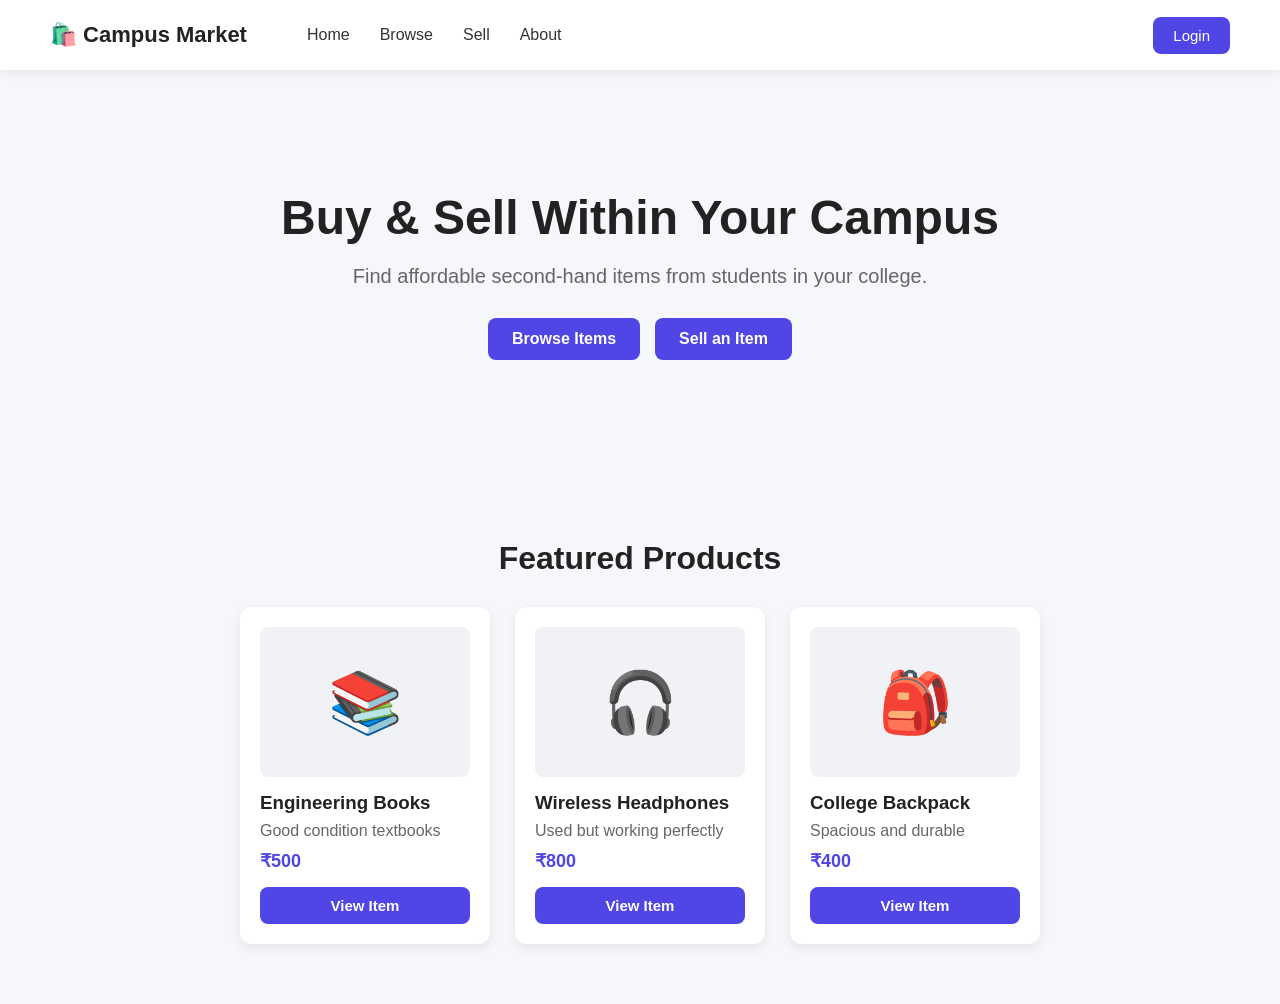
==== index.html @ 815b8b1e "Initial commit - Campus Market" ====
<!DOCTYPE html>

<html lang="en">

<head>
    <meta charset="UTF-8">
    <meta name="viewport" content="width=device-width, initial-scale=1.0">
    <link rel="stylesheet" href="style.css">

<title>Campus Market</title>

<link rel="stylesheet" href="style.css">


</head>

<body>


<!-- Navigation Bar -->
<nav class="navbar">

    <div class="logo">
        🛍️ Campus Market
    </div>

    <div class="nav-links">
        <a href="#">Home</a>
        <a href="#">Browse</a>
        <a href="#">Sell</a>
        <a href="#">About</a>
    </div>

    <button class="login-btn">Login</button>

</nav>


<!-- Main Content -->
<main>
    <h1>Buy & Sell Within Your Campus</h1>

<p>
    Find affordable second-hand items from students in your college.
</p>

<div class="hero-buttons">
    <a href="browse.html">Browse Items</a>
    <a href="sell.html">Sell an Item</a>
</div>


</main>

<section class="products">
    <h2>Featured Products</h2>

    <div class="product-container">

        <div class="product-card">
            <div class="product-image">📚</div>
            <h3>Engineering Books</h3>
            <p>Good condition textbooks</p>
            <strong>₹500</strong>
            <button>View Item</button>
            
        </div>

        <div class="product-card">
            <div class="product-image">🎧</div>
            <h3>Wireless Headphones</h3>
            <p>Used but working perfectly</p>
            <strong>₹800</strong>
            <button>View Item</button>
        </div>

        <div class="product-card">
            <div class="product-image">🎒</div>
            <h3>College Backpack</h3>
            <p>Spacious and durable</p>
            <strong>₹400</strong>
            <button>View Item</button>
        </div>

    </div>
</section>



<script src="script.js"></script>


</body>

</html>
---- style.css ----
/* Reset */
* {
    margin: 0;
    padding: 0;
    box-sizing: border-box;
}

/* Body */
body {
    font-family: Arial, sans-serif;
    background-color: #f5f7fb;
    color: #222;
}

/* Navbar */
.navbar {
    height: 70px;
    background-color: white;

    display: flex;
    align-items: center;

    padding: 0 50px;

    box-shadow: 0 2px 10px rgba(0, 0, 0, 0.08);
}

/* Logo */
.logo {
    font-size: 22px;
    font-weight: bold;
}

/* Navigation links */
.nav-links {
    display: flex;
    align-items: center;
    gap: 30px;

    margin-left: 60px;
}

.nav-links a {
    text-decoration: none;
    color: #333;
    font-size: 16px;
}

.nav-links a:hover {
    color: #4f46e5;
}

/* Login button */
.login-btn {
    margin-left: auto;

    background-color: #4f46e5;
    color: white;

    border: none;
    border-radius: 8px;

    padding: 10px 20px;

    font-size: 15px;
    cursor: pointer;
}

.login-btn:hover {
    background-color: #3730a3;
}

/* Main section */
main {
    text-align: center;
    padding: 100px 20px;
}

main h1 {
    font-size: 45px;
    margin-bottom: 15px;
}

main p {
    font-size: 20px;
    color: #666;
}

/* Hero buttons */
.hero-buttons {
    margin-top: 30px;

    display: flex;
    justify-content: center;
    gap: 15px;
}

.hero-buttons a {
    text-decoration: none;

    padding: 12px 24px;

    border-radius: 8px;

    font-size: 16px;
    font-weight: bold;

    background-color: #4f46e5;
    color: white;
}

.hero-buttons a:hover {
    background-color: #3730a3;
}

/* Hero section */
main {
    text-align: center;
    padding: 120px 20px;
}

main h1 {
    font-size: 48px;
    margin-bottom: 20px;
}

main p {
    font-size: 20px;
    color: #666;
    margin-bottom: 10px;
}

/* Products section */
.products {
    padding: 60px 50px;
    text-align: center;
}

.products h2 {
    font-size: 32px;
    margin-bottom: 30px;
}

/* Product container */
.product-container {
    display: flex;
    justify-content: center;
    gap: 25px;
    flex-wrap: wrap;
}

/* Product card */
.product-card {
    width: 250px;
    background-color: white;
    padding: 20px;
    border-radius: 12px;

    box-shadow: 0 4px 12px rgba(0, 0, 0, 0.08);

    text-align: left;
}

/* Product image */
.product-image {
    height: 150px;
    background-color: #f0f2f5;

    display: flex;
    align-items: center;
    justify-content: center;

    font-size: 60px;

    border-radius: 8px;
    margin-bottom: 15px;
}

/* Product title */
.product-card h3 {
    margin-bottom: 8px;
}

/* Product description */
.product-card p {
    color: #666;
    margin-bottom: 10px;
}

/* Product price */
.product-card strong {
    color: #4f46e5;
    font-size: 18px;
}

/* Product button */
.product-card button {
    margin-top: 15px;

    width: 100%;

    padding: 10px;

    background-color: #4f46e5;
    color: white;

    border: none;
    border-radius: 8px;

    font-size: 15px;
    font-weight: bold;

    cursor: pointer;
}

.product-card button:hover {
    background-color: #3730a3;
}

/* Search box */
.search-box {
    margin-top: 30px;

    display: flex;
    justify-content: center;
    gap: 10px;
}

.search-box input {
    width: 350px;

    padding: 12px 15px;

    border: 1px solid #ddd;
    border-radius: 8px;

    font-size: 16px;
    outline: none;
}

.search-box input:focus {
    border-color: #4f46e5;
}

.search-box button {
    padding: 12px 20px;

    background-color: #4f46e5;
    color: white;

    border: none;
    border-radius: 8px;

    font-size: 16px;
    cursor: pointer;
}

.search-box button:hover {
    background-color: #3730a3;
}

/* Category buttons */
.categories {
    margin-top: 20px;

    display: flex;
    justify-content: center;
    gap: 10px;
}

.categories button {
    padding: 10px 18px;

    background-color: white;
    color: #4f46e5;

    border: 1px solid #4f46e5;
    border-radius: 8px;

    font-size: 15px;
    cursor: pointer;
}

.categories button:hover {
    background-color: #4f46e5;
    color: white;
}

/* Sell form */
.sell-form {
    width: 500px;
    max-width: 90%;

    margin: 40px auto 0;

    background-color: white;

    padding: 30px;

    border-radius: 12px;

    box-shadow: 0 4px 15px rgba(0, 0, 0, 0.08);

    text-align: left;
}

.sell-form label {
    display: block;

    margin-bottom: 8px;

    font-weight: bold;
}

.sell-form input,
.sell-form select,
.sell-form textarea {
    width: 100%;

    padding: 12px;

    margin-bottom: 20px;

    border: 1px solid #ddd;

    border-radius: 8px;

    font-size: 15px;

    box-sizing: border-box;
}

.sell-form textarea {
    height: 120px;

    resize: vertical;
}

.sell-form button {
    width: 100%;

    padding: 12px;

    background-color: #4f46e5;

    color: white;

    border: none;

    border-radius: 8px;

    font-size: 16px;

    font-weight: bold;

    cursor: pointer;
}

.sell-form button:hover {
    background-color: #3730a3;
}
---- style.css ----
/* Reset */
* {
    margin: 0;
    padding: 0;
    box-sizing: border-box;
}

/* Body */
body {
    font-family: Arial, sans-serif;
    background-color: #f5f7fb;
    color: #222;
}

/* Navbar */
.navbar {
    height: 70px;
    background-color: white;

    display: flex;
    align-items: center;

    padding: 0 50px;

    box-shadow: 0 2px 10px rgba(0, 0, 0, 0.08);
}

/* Logo */
.logo {
    font-size: 22px;
    font-weight: bold;
}

/* Navigation links */
.nav-links {
    display: flex;
    align-items: center;
    gap: 30px;

    margin-left: 60px;
}

.nav-links a {
    text-decoration: none;
    color: #333;
    font-size: 16px;
}

.nav-links a:hover {
    color: #4f46e5;
}

/* Login button */
.login-btn {
    margin-left: auto;

    background-color: #4f46e5;
    color: white;

    border: none;
    border-radius: 8px;

    padding: 10px 20px;

    font-size: 15px;
    cursor: pointer;
}

.login-btn:hover {
    background-color: #3730a3;
}

/* Main section */
main {
    text-align: center;
    padding: 100px 20px;
}

main h1 {
    font-size: 45px;
    margin-bottom: 15px;
}

main p {
    font-size: 20px;
    color: #666;
}

/* Hero buttons */
.hero-buttons {
    margin-top: 30px;

    display: flex;
    justify-content: center;
    gap: 15px;
}

.hero-buttons a {
    text-decoration: none;

    padding: 12px 24px;

    border-radius: 8px;

    font-size: 16px;
    font-weight: bold;

    background-color: #4f46e5;
    color: white;
}

.hero-buttons a:hover {
    background-color: #3730a3;
}

/* Hero section */
main {
    text-align: center;
    padding: 120px 20px;
}

main h1 {
    font-size: 48px;
    margin-bottom: 20px;
}

main p {
    font-size: 20px;
    color: #666;
    margin-bottom: 10px;
}

/* Products section */
.products {
    padding: 60px 50px;
    text-align: center;
}

.products h2 {
    font-size: 32px;
    margin-bottom: 30px;
}

/* Product container */
.product-container {
    display: flex;
    justify-content: center;
    gap: 25px;
    flex-wrap: wrap;
}

/* Product card */
.product-card {
    width: 250px;
    background-color: white;
    padding: 20px;
    border-radius: 12px;

    box-shadow: 0 4px 12px rgba(0, 0, 0, 0.08);

    text-align: left;
}

/* Product image */
.product-image {
    height: 150px;
    background-color: #f0f2f5;

    display: flex;
    align-items: center;
    justify-content: center;

    font-size: 60px;

    border-radius: 8px;
    margin-bottom: 15px;
}

/* Product title */
.product-card h3 {
    margin-bottom: 8px;
}

/* Product description */
.product-card p {
    color: #666;
    margin-bottom: 10px;
}

/* Product price */
.product-card strong {
    color: #4f46e5;
    font-size: 18px;
}

/* Product button */
.product-card button {
    margin-top: 15px;

    width: 100%;

    padding: 10px;

    background-color: #4f46e5;
    color: white;

    border: none;
    border-radius: 8px;

    font-size: 15px;
    font-weight: bold;

    cursor: pointer;
}

.product-card button:hover {
    background-color: #3730a3;
}

/* Search box */
.search-box {
    margin-top: 30px;

    display: flex;
    justify-content: center;
    gap: 10px;
}

.search-box input {
    width: 350px;

    padding: 12px 15px;

    border: 1px solid #ddd;
    border-radius: 8px;

    font-size: 16px;
    outline: none;
}

.search-box input:focus {
    border-color: #4f46e5;
}

.search-box button {
    padding: 12px 20px;

    background-color: #4f46e5;
    color: white;

    border: none;
    border-radius: 8px;

    font-size: 16px;
    cursor: pointer;
}

.search-box button:hover {
    background-color: #3730a3;
}

/* Category buttons */
.categories {
    margin-top: 20px;

    display: flex;
    justify-content: center;
    gap: 10px;
}

.categories button {
    padding: 10px 18px;

    background-color: white;
    color: #4f46e5;

    border: 1px solid #4f46e5;
    border-radius: 8px;

    font-size: 15px;
    cursor: pointer;
}

.categories button:hover {
    background-color: #4f46e5;
    color: white;
}

/* Sell form */
.sell-form {
    width: 500px;
    max-width: 90%;

    margin: 40px auto 0;

    background-color: white;

    padding: 30px;

    border-radius: 12px;

    box-shadow: 0 4px 15px rgba(0, 0, 0, 0.08);

    text-align: left;
}

.sell-form label {
    display: block;

    margin-bottom: 8px;

    font-weight: bold;
}

.sell-form input,
.sell-form select,
.sell-form textarea {
    width: 100%;

    padding: 12px;

    margin-bottom: 20px;

    border: 1px solid #ddd;

    border-radius: 8px;

    font-size: 15px;

    box-sizing: border-box;
}

.sell-form textarea {
    height: 120px;

    resize: vertical;
}

.sell-form button {
    width: 100%;

    padding: 12px;

    background-color: #4f46e5;

    color: white;

    border: none;

    border-radius: 8px;

    font-size: 16px;

    font-weight: bold;

    cursor: pointer;
}

.sell-form button:hover {
    background-color: #3730a3;
}
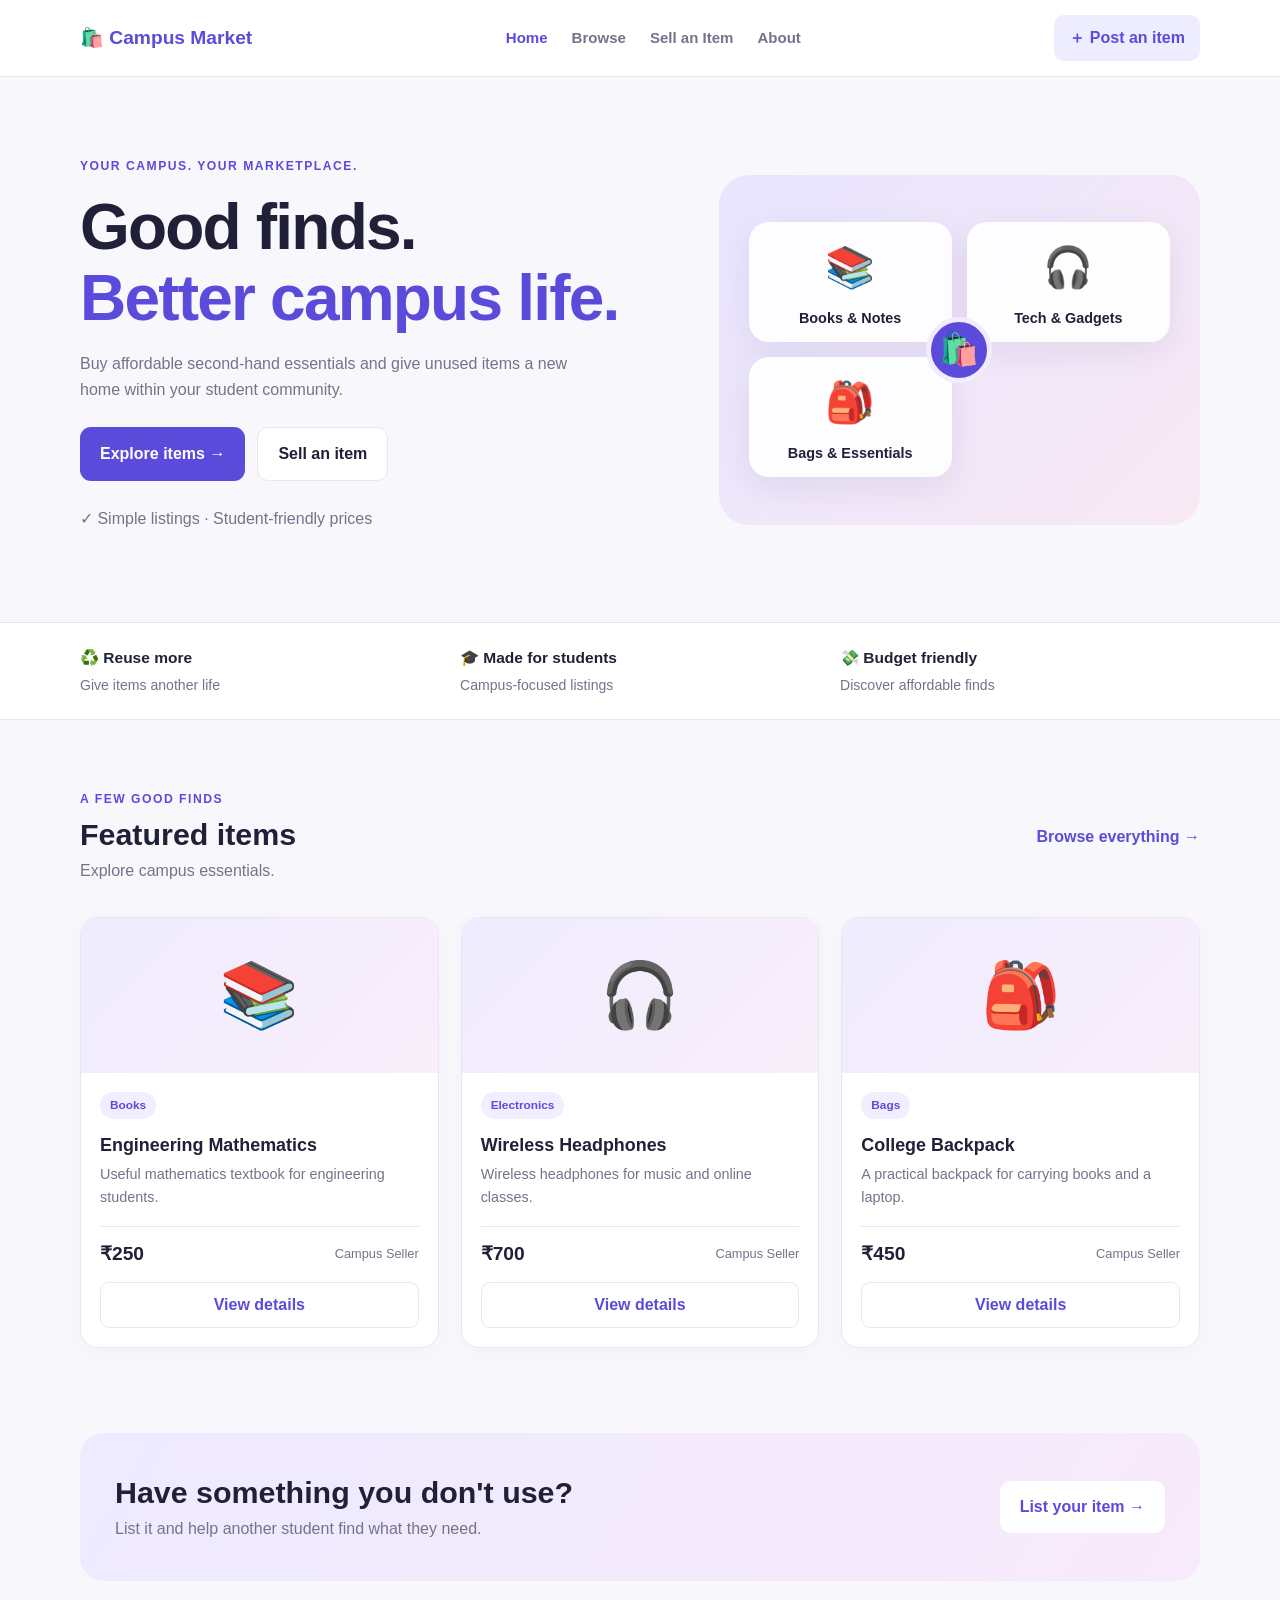
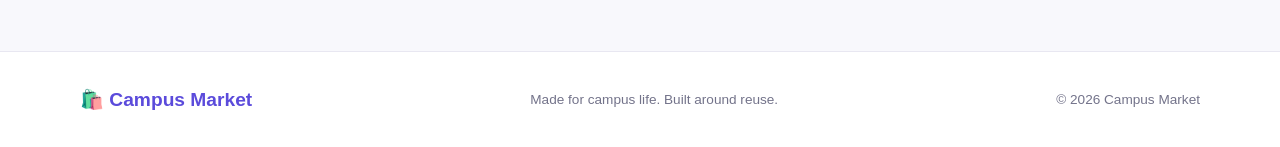
==== commit 55ed9dfb: "Update Campus Market project" ====
--- a/index.html
+++ b/index.html
@@ -1,95 +1,83 @@
+
 <!DOCTYPE html>
+<html lang="en">
+<head>
+  <meta charset="UTF-8">
+  <meta name="viewport" content="width=device-width, initial-scale=1.0">
+  <title>Campus Market | Home</title>
+  <link rel="stylesheet" href="style.css">
+  <script src="script.js" defer></script>
+</head>
+<body>
+  <header class="site-header">
+    <nav class="navbar container">
+      <a class="logo" href="index.html">🛍️ Campus Market</a>
+      <button class="menu-toggle" aria-label="Toggle navigation">☰</button>
+      <div class="nav-links">
+        <a class="active" href="index.html">Home</a>
+        <a href="browse.html">Browse</a>
+        <a href="sell.html">Sell an Item</a>
+        <a href="about.html">About</a>
+      </div>
+      <a class="nav-cta" href="sell.html">＋ Post an item</a>
+    </nav>
+  </header>
 
-<html lang="en">
+  <main>
+    <section class="hero container">
+      <div class="hero-copy">
+        <span class="eyebrow">Your campus. Your marketplace.</span>
+        <h1>Good finds.<br><span>Better campus life.</span></h1>
+        <p>Buy affordable second-hand essentials and give unused items a new home within your student community.</p>
+        <div class="hero-buttons">
+          <a class="button button-primary" href="browse.html">Explore items →</a>
+          <a class="button button-secondary" href="sell.html">Sell an item</a>
+        </div>
+        <p>✓ Simple listings · Student-friendly prices</p>
+      </div>
+      <div class="hero-art">
+        <div class="art-card">📚<h3>Books & Notes</h3></div>
+        <div class="art-card">🎧<h3>Tech & Gadgets</h3></div>
+        <div class="art-card">🎒<h3>Bags & Essentials</h3></div>
+        <div class="art-center">🛍️</div>
+      </div>
+    </section>
 
-<head>
-    <meta charset="UTF-8">
-    <meta name="viewport" content="width=device-width, initial-scale=1.0">
-    <link rel="stylesheet" href="style.css">
+    <section class="trust-strip">
+      <div class="container trust-items">
+        <div><strong>♻️ Reuse more</strong><p>Give items another life</p></div>
+        <div><strong>🎓 Made for students</strong><p>Campus-focused listings</p></div>
+        <div><strong>💸 Budget friendly</strong><p>Discover affordable finds</p></div>
+      </div>
+    </section>
 
-<title>Campus Market</title>
+    <section class="section container">
+      <div class="section-heading">
+        <div>
+          <span class="eyebrow">A few good finds</span>
+          <h2>Featured items</h2>
+          <p>Explore campus essentials.</p>
+        </div>
+        <a class="text-link" href="browse.html">Browse everything →</a>
+      </div>
+      <div id="featuredProducts" class="product-grid"></div>
+    </section>
 
-<link rel="stylesheet" href="style.css">
+    <section class="sell-banner container">
+      <div>
+        <h2>Have something you don't use?</h2>
+        <p>List it and help another student find what they need.</p>
+      </div>
+      <a class="button button-light" href="sell.html">List your item →</a>
+    </section>
+  </main>
 
-
-</head>
-
-<body>
-
-
-<!-- Navigation Bar -->
-<nav class="navbar">
-
-    <div class="logo">
-        🛍️ Campus Market
+  <footer class="site-footer">
+    <div class="container footer-inner">
+      <a class="logo" href="index.html">🛍️ Campus Market</a>
+      <p>Made for campus life. Built around reuse.</p>
+      <span>© <span data-year></span> Campus Market</span>
     </div>
-
-    <div class="nav-links">
-        <a href="#">Home</a>
-        <a href="#">Browse</a>
-        <a href="#">Sell</a>
-        <a href="#">About</a>
-    </div>
-
-    <button class="login-btn">Login</button>
-
-</nav>
-
-
-<!-- Main Content -->
-<main>
-    <h1>Buy & Sell Within Your Campus</h1>
-
-<p>
-    Find affordable second-hand items from students in your college.
-</p>
-
-<div class="hero-buttons">
-    <a href="browse.html">Browse Items</a>
-    <a href="sell.html">Sell an Item</a>
-</div>
-
-
-</main>
-
-<section class="products">
-    <h2>Featured Products</h2>
-
-    <div class="product-container">
-
-        <div class="product-card">
-            <div class="product-image">📚</div>
-            <h3>Engineering Books</h3>
-            <p>Good condition textbooks</p>
-            <strong>₹500</strong>
-            <button>View Item</button>
-            
-        </div>
-
-        <div class="product-card">
-            <div class="product-image">🎧</div>
-            <h3>Wireless Headphones</h3>
-            <p>Used but working perfectly</p>
-            <strong>₹800</strong>
-            <button>View Item</button>
-        </div>
-
-        <div class="product-card">
-            <div class="product-image">🎒</div>
-            <h3>College Backpack</h3>
-            <p>Spacious and durable</p>
-            <strong>₹400</strong>
-            <button>View Item</button>
-        </div>
-
-    </div>
-</section>
-
-
-
-<script src="script.js"></script>
-
-
+  </footer>
 </body>
-
-</html>
+</html>
--- a/style.css
+++ b/style.css
@@ -1,361 +1,850 @@
-/* Reset */
+
+/* =========================
+   CAMPUS MARKET - STYLES
+========================= */
+
+:root {
+  --primary: #5b4bdb;
+  --primary-dark: #4535bd;
+  --text: #202038;
+  --muted: #73738a;
+  --background: #f8f8fc;
+  --white: #ffffff;
+  --border: #e8e7f1;
+  --green: #16845b;
+  --radius: 18px;
+  --shadow: 0 10px 35px rgba(35, 29, 85, 0.08);
+}
+
 * {
-    margin: 0;
-    padding: 0;
-    box-sizing: border-box;
-}
-
-/* Body */
+  box-sizing: border-box;
+}
+
+html {
+  scroll-behavior: smooth;
+}
+
 body {
-    font-family: Arial, sans-serif;
-    background-color: #f5f7fb;
-    color: #222;
-}
-
-/* Navbar */
+  margin: 0;
+  font-family: Arial, Helvetica, sans-serif;
+  color: var(--text);
+  background: var(--background);
+  line-height: 1.6;
+}
+
+a {
+  color: inherit;
+  text-decoration: none;
+}
+
+button,
+input,
+select,
+textarea {
+  font: inherit;
+}
+
+button,
+select {
+  cursor: pointer;
+}
+
+button:focus-visible,
+a:focus-visible,
+input:focus-visible,
+select:focus-visible,
+textarea:focus-visible {
+  outline: 3px solid #b9b1ff;
+  outline-offset: 3px;
+}
+
+.container {
+  width: min(1120px, 90%);
+  margin-inline: auto;
+}
+
+[hidden] {
+  display: none !important;
+}
+
+/* Navigation */
+
+.site-header {
+  background: var(--white);
+  border-bottom: 1px solid var(--border);
+  position: sticky;
+  top: 0;
+  z-index: 10;
+}
+
 .navbar {
-    height: 70px;
-    background-color: white;
-
+  min-height: 76px;
+  display: flex;
+  align-items: center;
+  justify-content: space-between;
+  gap: 20px;
+}
+
+.logo {
+  font-size: 1.2rem;
+  font-weight: 800;
+  color: var(--primary);
+  white-space: nowrap;
+}
+
+.nav-links {
+  display: flex;
+  align-items: center;
+  gap: 24px;
+}
+
+.nav-links a {
+  color: var(--muted);
+  font-weight: 600;
+  font-size: 0.94rem;
+}
+
+.nav-links a:hover,
+.nav-links a.active {
+  color: var(--primary);
+}
+
+.nav-cta {
+  background: #eeecff;
+  color: var(--primary);
+  padding: 10px 15px;
+  border-radius: 10px;
+  font-weight: 700;
+  white-space: nowrap;
+}
+
+.menu-toggle {
+  display: none;
+  border: 1px solid var(--border);
+  background: white;
+  padding: 7px 12px;
+  border-radius: 8px;
+}
+
+/* Buttons */
+
+.button {
+  display: inline-flex;
+  justify-content: center;
+  align-items: center;
+  gap: 8px;
+  border: 0;
+  border-radius: 11px;
+  padding: 13px 20px;
+  font-weight: 700;
+  transition: transform 0.2s, background 0.2s;
+}
+
+.button:hover {
+  transform: translateY(-2px);
+}
+
+.button-primary {
+  background: var(--primary);
+  color: white;
+}
+
+.button-primary:hover {
+  background: var(--primary-dark);
+}
+
+.button-secondary {
+  background: white;
+  color: var(--text);
+  border: 1px solid var(--border);
+}
+
+.button-light {
+  background: white;
+  color: var(--primary);
+}
+
+.text-link {
+  border: 0;
+  padding: 0;
+  background: transparent;
+  color: var(--primary);
+  font-weight: 700;
+}
+
+/* Home hero */
+
+.hero {
+  display: grid;
+  grid-template-columns: 1.1fr 0.9fr;
+  align-items: center;
+  gap: 50px;
+  padding-top: 75px;
+  padding-bottom: 75px;
+}
+
+.eyebrow {
+  display: inline-block;
+  color: var(--primary);
+  text-transform: uppercase;
+  font-size: 0.76rem;
+  letter-spacing: 1.5px;
+  font-weight: 800;
+}
+
+.hero h1,
+.page-hero h1,
+.form-intro h1,
+.about-page h1 {
+  font-size: clamp(2.4rem, 5vw, 4rem);
+  line-height: 1.12;
+  letter-spacing: -1.8px;
+  margin: 14px 0;
+}
+
+.hero h1 span,
+.page-hero h1 span,
+.form-intro h1 span,
+.about-page h1 span {
+  color: var(--primary);
+}
+
+.hero-copy > p {
+  color: var(--muted);
+  max-width: 520px;
+}
+
+.hero-buttons {
+  display: flex;
+  flex-wrap: wrap;
+  gap: 12px;
+  margin: 25px 0;
+}
+
+.hero-art {
+  min-height: 350px;
+  border-radius: 30px;
+  background: linear-gradient(135deg, #e8e5ff, #f8e9f4);
+  padding: 30px;
+  display: grid;
+  grid-template-columns: 1fr 1fr;
+  gap: 15px;
+  position: relative;
+  align-content: center;
+}
+
+.art-card {
+  background: rgba(255, 255, 255, 0.92);
+  border-radius: 20px;
+  min-height: 120px;
+  display: flex;
+  flex-direction: column;
+  justify-content: center;
+  align-items: center;
+  font-size: 2.5rem;
+  box-shadow: var(--shadow);
+}
+
+.art-card h3 {
+  font-size: 0.9rem;
+  margin: 8px 0 0;
+}
+
+.art-center {
+  position: absolute;
+  left: 50%;
+  top: 50%;
+  transform: translate(-50%, -50%);
+  background: var(--primary);
+  color: white;
+  width: 66px;
+  height: 66px;
+  border-radius: 50%;
+  display: grid;
+  place-items: center;
+  font-size: 2rem;
+  border: 5px solid #f1edff;
+}
+
+/* Trust strip */
+
+.trust-strip {
+  background: white;
+  border-block: 1px solid var(--border);
+}
+
+.trust-items {
+  display: grid;
+  grid-template-columns: repeat(3, 1fr);
+  gap: 20px;
+  padding-block: 22px;
+}
+
+.trust-items strong {
+  font-size: 0.97rem;
+}
+
+.trust-items p {
+  margin: 3px 0 0;
+  color: var(--muted);
+  font-size: 0.88rem;
+}
+
+/* General sections */
+
+.section {
+  padding-top: 65px;
+  padding-bottom: 65px;
+}
+
+.section-heading {
+  display: flex;
+  justify-content: space-between;
+  align-items: center;
+  gap: 20px;
+  margin-bottom: 28px;
+}
+
+.section-heading h2,
+.sell-banner h2 {
+  font-size: 1.9rem;
+  margin: 5px 0;
+  line-height: 1.25;
+}
+
+.section-heading p,
+.sell-banner p {
+  color: var(--muted);
+  margin: 5px 0;
+}
+
+/* Product cards */
+
+.product-grid {
+  display: grid;
+  grid-template-columns: repeat(3, minmax(0, 1fr));
+  gap: 22px;
+}
+
+.product-card {
+  background: white;
+  border: 1px solid var(--border);
+  border-radius: var(--radius);
+  overflow: hidden;
+  box-shadow: 0 4px 15px rgba(35, 29, 85, 0.03);
+  display: flex;
+  flex-direction: column;
+  transition: transform 0.2s, box-shadow 0.2s;
+}
+
+.product-card:hover {
+  transform: translateY(-4px);
+  box-shadow: var(--shadow);
+}
+
+.product-visual {
+  min-height: 155px;
+  background: linear-gradient(135deg, #eeecff, #f9eefa);
+  display: grid;
+  place-items: center;
+  font-size: 4rem;
+}
+
+.product-content {
+  padding: 19px;
+  display: flex;
+  flex-direction: column;
+  flex: 1;
+}
+
+.category-label {
+  display: inline-block;
+  width: fit-content;
+  background: #f0eeff;
+  color: var(--primary);
+  border-radius: 20px;
+  padding: 4px 10px;
+  font-size: 0.74rem;
+  font-weight: 800;
+  text-transform: capitalize;
+}
+
+.product-content h3 {
+  font-size: 1.12rem;
+  margin: 12px 0 4px;
+  overflow-wrap: anywhere;
+}
+
+.product-description {
+  color: var(--muted);
+  font-size: 0.9rem;
+  margin: 0 0 16px;
+  overflow-wrap: anywhere;
+}
+
+.product-meta {
+  margin-top: auto;
+  padding-top: 12px;
+  border-top: 1px solid var(--border);
+  display: flex;
+  align-items: center;
+  justify-content: space-between;
+  gap: 10px;
+}
+
+.product-price {
+  font-size: 1.2rem;
+  font-weight: 800;
+}
+
+.product-seller {
+  color: var(--muted);
+  font-size: 0.8rem;
+}
+
+.details-button {
+  margin-top: 13px;
+  border: 1px solid var(--border);
+  background: white;
+  border-radius: 9px;
+  padding: 9px;
+  color: var(--primary);
+  font-weight: 700;
+}
+
+.details-button:hover {
+  background: #f3f1ff;
+}
+
+/* Sell banner */
+
+.sell-banner {
+  margin-block: 20px 70px;
+  padding: 35px;
+  background: linear-gradient(120deg, #eeeaff, #f7eafa);
+  border-radius: 24px;
+  display: flex;
+  align-items: center;
+  justify-content: space-between;
+  gap: 20px;
+}
+
+/* Browse page */
+
+.page-hero {
+  padding-top: 60px;
+  text-align: center;
+}
+
+.page-hero > p {
+  color: var(--muted);
+}
+
+.search-bar {
+  max-width: 650px;
+  margin: 28px auto 0;
+  background: white;
+  border: 1px solid var(--border);
+  border-radius: 14px;
+  display: flex;
+  align-items: center;
+  gap: 12px;
+  padding: 0 17px;
+  box-shadow: var(--shadow);
+}
+
+.search-bar input {
+  width: 100%;
+  padding: 17px 0;
+  border: 0;
+  outline: none;
+  background: transparent;
+}
+
+.search-bar button {
+  border: 0;
+  background: transparent;
+  font-size: 1.5rem;
+  color: var(--muted);
+}
+
+.browse-toolbar {
+  display: flex;
+  justify-content: space-between;
+  align-items: center;
+  flex-wrap: wrap;
+  gap: 20px;
+  margin-bottom: 25px;
+}
+
+.filter-tabs {
+  display: flex;
+  flex-wrap: wrap;
+  gap: 9px;
+}
+
+.filter-chip {
+  border: 1px solid var(--border);
+  background: white;
+  padding: 9px 14px;
+  border-radius: 25px;
+  color: var(--muted);
+  font-weight: 700;
+}
+
+.filter-chip:hover,
+.filter-chip.active {
+  background: var(--primary);
+  border-color: var(--primary);
+  color: white;
+}
+
+.sort-control {
+  color: var(--muted);
+  font-size: 0.9rem;
+}
+
+.sort-control select {
+  margin-left: 8px;
+  border: 1px solid var(--border);
+  border-radius: 9px;
+  background: white;
+  padding: 9px;
+  color: var(--text);
+}
+
+.results-line {
+  display: flex;
+  justify-content: space-between;
+  align-items: center;
+  margin-bottom: 20px;
+  color: var(--muted);
+  font-size: 0.9rem;
+}
+
+.empty-state {
+  text-align: center;
+  padding: 55px 20px;
+  background: white;
+  border: 1px dashed #d5d1eb;
+  border-radius: var(--radius);
+}
+
+.empty-state > div {
+  font-size: 3rem;
+}
+
+.empty-state p {
+  color: var(--muted);
+  margin-bottom: 25px;
+}
+
+/* Sell form */
+
+.form-page {
+  max-width: 780px;
+  padding-top: 55px;
+  padding-bottom: 75px;
+}
+
+.form-intro {
+  text-align: center;
+  margin-bottom: 30px;
+}
+
+.form-intro p {
+  color: var(--muted);
+}
+
+.sell-form {
+  background: white;
+  border: 1px solid var(--border);
+  border-radius: 22px;
+  padding: 32px;
+  box-shadow: var(--shadow);
+}
+
+.sell-form h2 {
+  margin: 0;
+  font-size: 1.5rem;
+}
+
+.sell-form > p {
+  color: var(--muted);
+  font-size: 0.9rem;
+}
+
+.form-field {
+  display: flex;
+  flex-direction: column;
+  gap: 7px;
+  margin-top: 20px;
+}
+
+.form-field label {
+  font-weight: 700;
+  font-size: 0.92rem;
+}
+
+.form-field input,
+.form-field select,
+.form-field textarea {
+  width: 100%;
+  border: 1px solid #deddea;
+  border-radius: 10px;
+  padding: 12px 14px;
+  background: white;
+  color: var(--text);
+}
+
+.form-field textarea {
+  resize: vertical;
+}
+
+.form-field small {
+  text-align: right;
+  color: var(--muted);
+}
+
+.form-row {
+  display: grid;
+  grid-template-columns: 1fr 1fr;
+  gap: 18px;
+}
+
+.form-message {
+  font-weight: 700;
+}
+
+.form-message.success {
+  color: var(--green);
+}
+
+.form-message.error {
+  color: #c0392b;
+}
+
+.sell-form > .button {
+  width: 100%;
+  margin-top: 10px;
+}
+
+/* About page */
+
+.about-page > h1 {
+  max-width: 800px;
+}
+
+.about-lead {
+  color: var(--muted);
+  font-size: 1.1rem;
+  max-width: 750px;
+  margin-bottom: 40px;
+}
+
+.about-grid {
+  display: grid;
+  grid-template-columns: repeat(3, 1fr);
+  gap: 20px;
+  margin-bottom: 55px;
+}
+
+.about-card {
+  background: white;
+  border: 1px solid var(--border);
+  border-radius: var(--radius);
+  padding: 25px;
+}
+
+.about-card > div {
+  font-size: 2.2rem;
+}
+
+.about-card h2 {
+  font-size: 1.2rem;
+}
+
+.about-card p {
+  color: var(--muted);
+  margin-bottom: 0;
+}
+
+/* Product details dialog */
+
+.item-dialog {
+  width: min(520px, 90%);
+  border: 0;
+  border-radius: 20px;
+  padding: 28px;
+  box-shadow: 0 20px 80px rgba(0, 0, 0, 0.25);
+}
+
+.item-dialog::backdrop {
+  background: rgba(24, 21, 50, 0.55);
+}
+
+.dialog-close {
+  display: block;
+  margin-left: auto;
+  width: 35px;
+  height: 35px;
+  border: 0;
+  border-radius: 50%;
+  background: #f0eeff;
+  font-size: 1.4rem;
+}
+
+.dialog-emoji {
+  text-align: center;
+  font-size: 4rem;
+  background: #f0eeff;
+  border-radius: 15px;
+  padding: 20px;
+}
+
+.dialog-description {
+  color: var(--muted);
+  overflow-wrap: anywhere;
+}
+
+/* Footer */
+
+.site-footer {
+  background: white;
+  border-top: 1px solid var(--border);
+}
+
+.footer-inner {
+  min-height: 95px;
+  display: flex;
+  justify-content: space-between;
+  align-items: center;
+  flex-wrap: wrap;
+  gap: 15px;
+  padding-block: 20px;
+}
+
+.footer-inner p,
+.footer-inner > span {
+  color: var(--muted);
+  font-size: 0.85rem;
+}
+
+/* Responsive design */
+
+@media (max-width: 850px) {
+  .navbar {
+    flex-wrap: wrap;
+    padding-block: 15px;
+  }
+
+  .menu-toggle {
+    display: block;
+    margin-left: auto;
+  }
+
+  .nav-links {
+    display: none;
+    width: 100%;
+    flex-direction: column;
+    align-items: flex-start;
+    gap: 12px;
+    order: 3;
+  }
+
+  .nav-links.open {
     display: flex;
-    align-items: center;
-
-    padding: 0 50px;
-
-    box-shadow: 0 2px 10px rgba(0, 0, 0, 0.08);
-}
-
-/* Logo */
-.logo {
-    font-size: 22px;
-    font-weight: bold;
-}
-
-/* Navigation links */
-.nav-links {
-    display: flex;
-    align-items: center;
-    gap: 30px;
-
-    margin-left: 60px;
-}
-
-.nav-links a {
-    text-decoration: none;
-    color: #333;
-    font-size: 16px;
-}
-
-.nav-links a:hover {
-    color: #4f46e5;
-}
-
-/* Login button */
-.login-btn {
-    margin-left: auto;
-
-    background-color: #4f46e5;
-    color: white;
-
-    border: none;
-    border-radius: 8px;
-
-    padding: 10px 20px;
-
-    font-size: 15px;
-    cursor: pointer;
-}
-
-.login-btn:hover {
-    background-color: #3730a3;
-}
-
-/* Main section */
-main {
-    text-align: center;
-    padding: 100px 20px;
-}
-
-main h1 {
-    font-size: 45px;
-    margin-bottom: 15px;
-}
-
-main p {
-    font-size: 20px;
-    color: #666;
-}
-
-/* Hero buttons */
-.hero-buttons {
-    margin-top: 30px;
-
-    display: flex;
-    justify-content: center;
-    gap: 15px;
-}
-
-.hero-buttons a {
-    text-decoration: none;
-
-    padding: 12px 24px;
-
-    border-radius: 8px;
-
-    font-size: 16px;
-    font-weight: bold;
-
-    background-color: #4f46e5;
-    color: white;
-}
-
-.hero-buttons a:hover {
-    background-color: #3730a3;
-}
-
-/* Hero section */
-main {
-    text-align: center;
-    padding: 120px 20px;
-}
-
-main h1 {
-    font-size: 48px;
-    margin-bottom: 20px;
-}
-
-main p {
-    font-size: 20px;
-    color: #666;
-    margin-bottom: 10px;
-}
-
-/* Products section */
-.products {
-    padding: 60px 50px;
-    text-align: center;
-}
-
-.products h2 {
-    font-size: 32px;
-    margin-bottom: 30px;
-}
-
-/* Product container */
-.product-container {
-    display: flex;
-    justify-content: center;
-    gap: 25px;
-    flex-wrap: wrap;
-}
-
-/* Product card */
-.product-card {
-    width: 250px;
-    background-color: white;
+  }
+
+  .nav-cta {
+    display: none;
+  }
+
+  .hero {
+    grid-template-columns: 1fr;
+    gap: 35px;
+    padding-top: 50px;
+    padding-bottom: 50px;
+  }
+
+  .hero-art {
+    min-height: 300px;
+  }
+
+  .product-grid {
+    grid-template-columns: repeat(2, minmax(0, 1fr));
+  }
+
+  .about-grid {
+    grid-template-columns: 1fr;
+  }
+}
+
+@media (max-width: 560px) {
+  .container {
+    width: 92%;
+  }
+
+  .hero h1,
+  .page-hero h1,
+  .form-intro h1,
+  .about-page h1 {
+    font-size: 2.5rem;
+  }
+
+  .hero-art {
     padding: 20px;
-    border-radius: 12px;
-
-    box-shadow: 0 4px 12px rgba(0, 0, 0, 0.08);
-
-    text-align: left;
-}
-
-/* Product image */
-.product-image {
-    height: 150px;
-    background-color: #f0f2f5;
-
-    display: flex;
-    align-items: center;
-    justify-content: center;
-
-    font-size: 60px;
-
-    border-radius: 8px;
-    margin-bottom: 15px;
-}
-
-/* Product title */
-.product-card h3 {
-    margin-bottom: 8px;
-}
-
-/* Product description */
-.product-card p {
-    color: #666;
-    margin-bottom: 10px;
-}
-
-/* Product price */
-.product-card strong {
-    color: #4f46e5;
-    font-size: 18px;
-}
-
-/* Product button */
-.product-card button {
-    margin-top: 15px;
-
-    width: 100%;
-
-    padding: 10px;
-
-    background-color: #4f46e5;
-    color: white;
-
-    border: none;
-    border-radius: 8px;
-
-    font-size: 15px;
-    font-weight: bold;
-
-    cursor: pointer;
-}
-
-.product-card button:hover {
-    background-color: #3730a3;
-}
-
-/* Search box */
-.search-box {
-    margin-top: 30px;
-
-    display: flex;
-    justify-content: center;
-    gap: 10px;
-}
-
-.search-box input {
-    width: 350px;
-
-    padding: 12px 15px;
-
-    border: 1px solid #ddd;
-    border-radius: 8px;
-
-    font-size: 16px;
-    outline: none;
-}
-
-.search-box input:focus {
-    border-color: #4f46e5;
-}
-
-.search-box button {
-    padding: 12px 20px;
-
-    background-color: #4f46e5;
-    color: white;
-
-    border: none;
-    border-radius: 8px;
-
-    font-size: 16px;
-    cursor: pointer;
-}
-
-.search-box button:hover {
-    background-color: #3730a3;
-}
-
-/* Category buttons */
-.categories {
-    margin-top: 20px;
-
-    display: flex;
-    justify-content: center;
-    gap: 10px;
-}
-
-.categories button {
-    padding: 10px 18px;
-
-    background-color: white;
-    color: #4f46e5;
-
-    border: 1px solid #4f46e5;
-    border-radius: 8px;
-
-    font-size: 15px;
-    cursor: pointer;
-}
-
-.categories button:hover {
-    background-color: #4f46e5;
-    color: white;
-}
-
-/* Sell form */
-.sell-form {
-    width: 500px;
-    max-width: 90%;
-
-    margin: 40px auto 0;
-
-    background-color: white;
-
-    padding: 30px;
-
-    border-radius: 12px;
-
-    box-shadow: 0 4px 15px rgba(0, 0, 0, 0.08);
-
-    text-align: left;
-}
-
-.sell-form label {
-    display: block;
-
-    margin-bottom: 8px;
-
-    font-weight: bold;
-}
-
-.sell-form input,
-.sell-form select,
-.sell-form textarea {
-    width: 100%;
-
-    padding: 12px;
-
-    margin-bottom: 20px;
-
-    border: 1px solid #ddd;
-
-    border-radius: 8px;
-
-    font-size: 15px;
-
-    box-sizing: border-box;
-}
-
-.sell-form textarea {
-    height: 120px;
-
-    resize: vertical;
-}
-
-.sell-form button {
-    width: 100%;
-
-    padding: 12px;
-
-    background-color: #4f46e5;
-
-    color: white;
-
-    border: none;
-
-    border-radius: 8px;
-
-    font-size: 16px;
-
-    font-weight: bold;
-
-    cursor: pointer;
-}
-
-.sell-form button:hover {
-    background-color: #3730a3;
+    min-height: 260px;
+  }
+
+  .art-card {
+    min-height: 100px;
+    font-size: 2rem;
+  }
+
+  .art-card h3 {
+    font-size: 0.78rem;
+  }
+
+  .trust-items {
+    grid-template-columns: 1fr;
+    gap: 14px;
+  }
+
+  .product-grid {
+    grid-template-columns: 1fr;
+  }
+
+  .section-heading,
+  .sell-banner {
+    align-items: flex-start;
+    flex-direction: column;
+  }
+
+  .sell-banner {
+    padding: 25px;
+  }
+
+  .form-row {
+    grid-template-columns: 1fr;
+    gap: 0;
+  }
+
+  .sell-form {
+    padding: 22px;
+  }
+
+  .browse-toolbar {
+    align-items: flex-start;
+    flex-direction: column;
+  }
+
+  .footer-inner {
+    align-items: flex-start;
+    flex-direction: column;
+  }
+
+  .section {
+    padding-block: 45px;
+  }
 }
